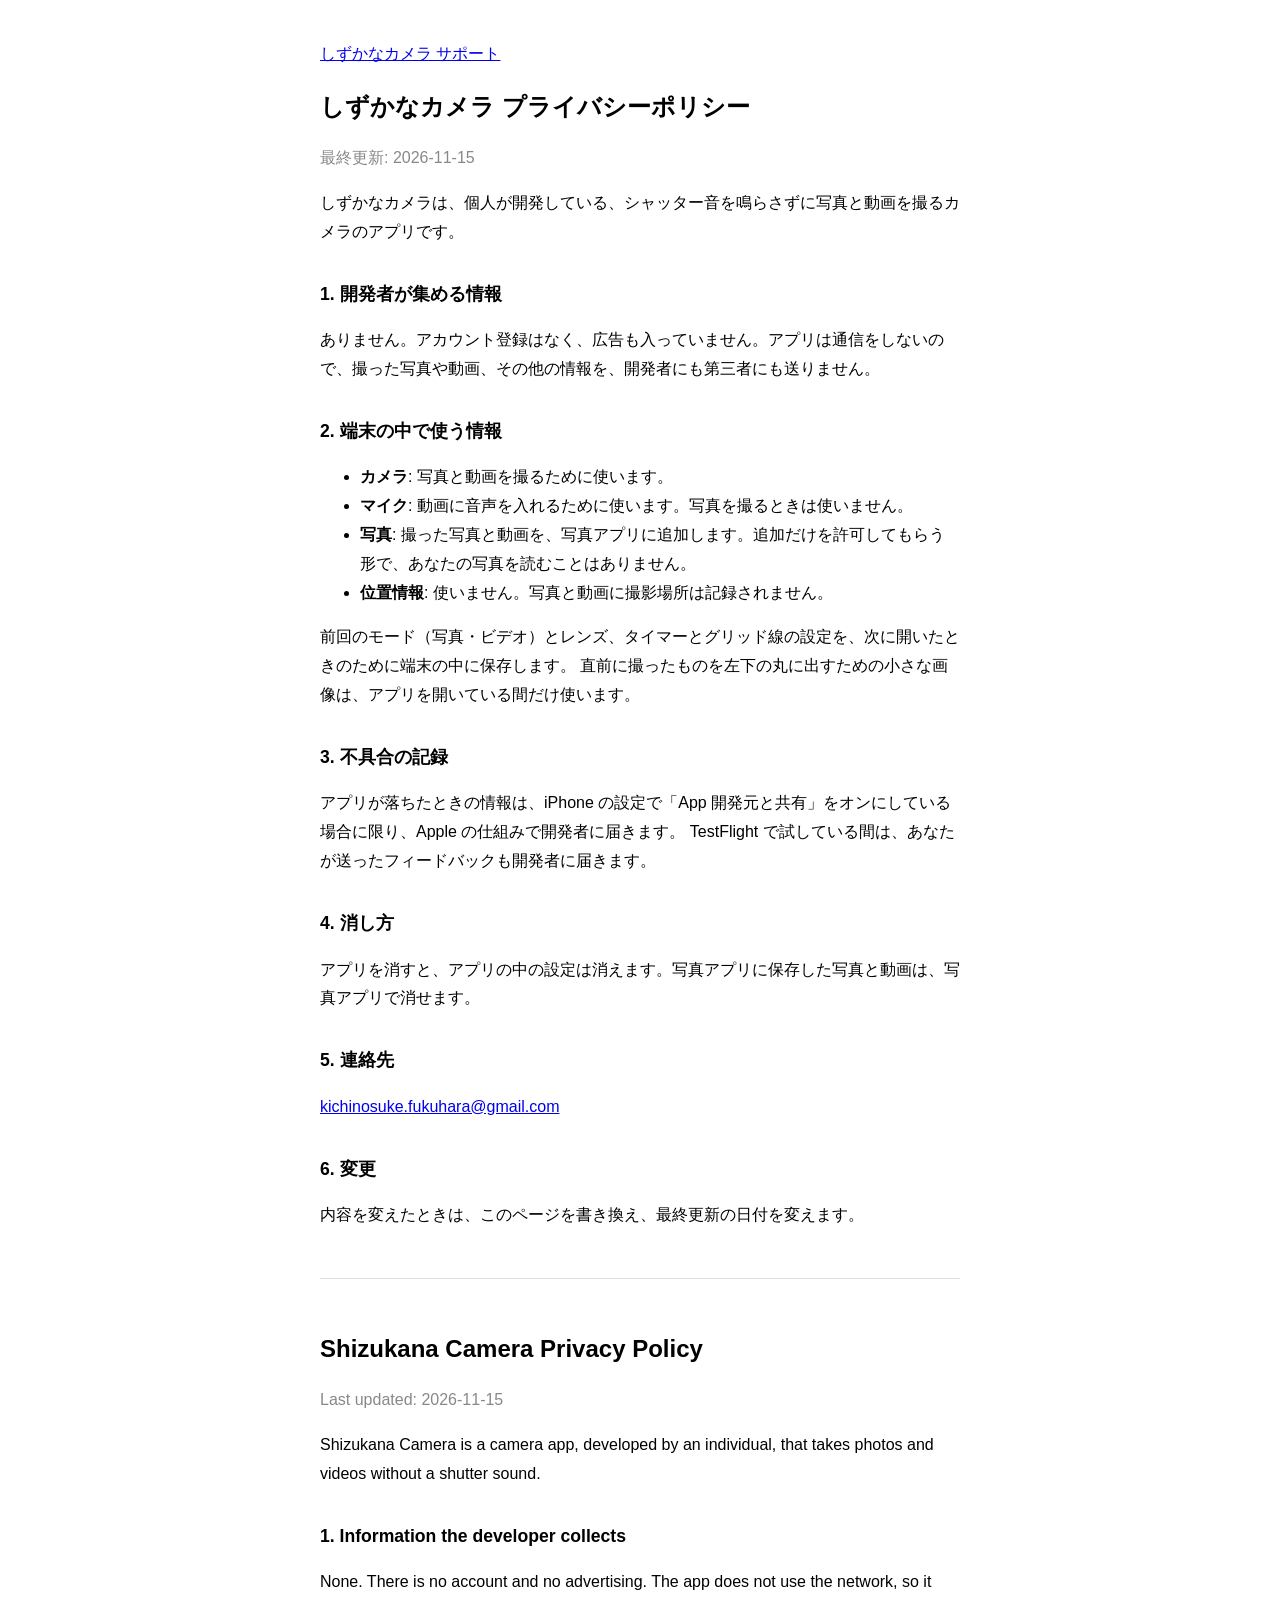
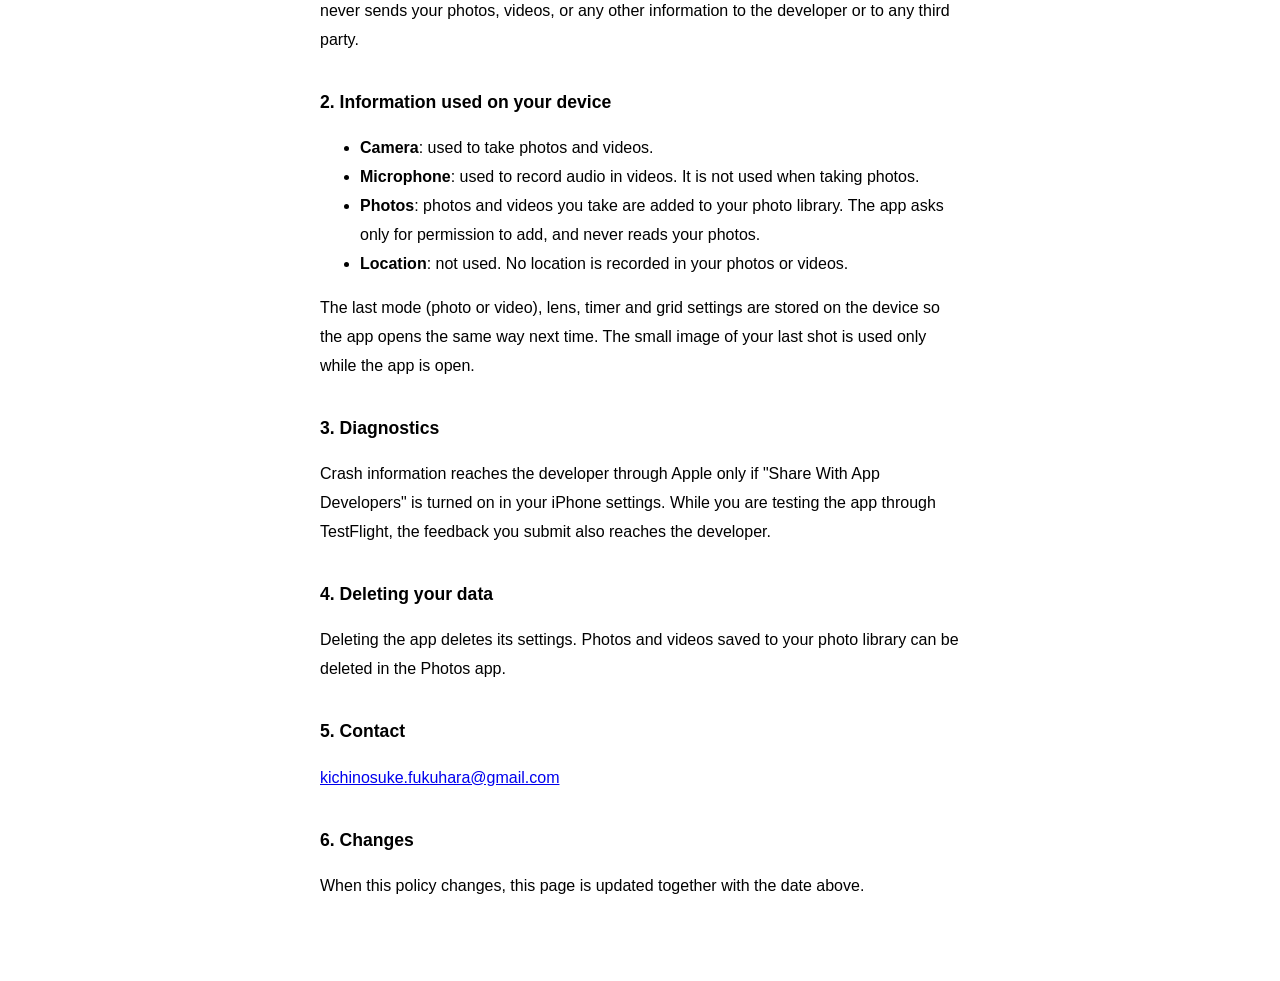
==== privacy.html @ 3e9de037 "App Store に出す準備: サポートとプライバシーポリシーのページ、ストアの文面 Co-Authored-By: Claude Opus 5.5 <noreply@anthropic.com>" ====
<!doctype html>
<html lang="ja">
<head>
<meta charset="utf-8">
<meta name="viewport" content="width=device-width, initial-scale=1">
<title>しずかなカメラ プライバシーポリシー</title>
<link rel="stylesheet" href="style.css">
</head>
<body>

<p><a href="./">しずかなカメラ サポート</a></p>

<h1>しずかなカメラ プライバシーポリシー</h1>
<p class="date">最終更新: 2026-11-15</p>
<p>しずかなカメラは、個人が開発している、シャッター音を鳴らさずに写真と動画を撮るカメラのアプリです。</p>

<h2>1. 開発者が集める情報</h2>
<p>ありません。アカウント登録はなく、広告も入っていません。アプリは通信をしないので、撮った写真や動画、その他の情報を、開発者にも第三者にも送りません。</p>

<h2>2. 端末の中で使う情報</h2>
<ul>
  <li><strong>カメラ</strong>: 写真と動画を撮るために使います。</li>
  <li><strong>マイク</strong>: 動画に音声を入れるために使います。写真を撮るときは使いません。</li>
  <li><strong>写真</strong>: 撮った写真と動画を、写真アプリに追加します。追加だけを許可してもらう形で、あなたの写真を読むことはありません。</li>
  <li><strong>位置情報</strong>: 使いません。写真と動画に撮影場所は記録されません。</li>
</ul>
<p>前回のモード（写真・ビデオ）とレンズ、タイマーとグリッド線の設定を、次に開いたときのために端末の中に保存します。
直前に撮ったものを左下の丸に出すための小さな画像は、アプリを開いている間だけ使います。</p>

<h2>3. 不具合の記録</h2>
<p>アプリが落ちたときの情報は、iPhone の設定で「App 開発元と共有」をオンにしている場合に限り、Apple の仕組みで開発者に届きます。
TestFlight で試している間は、あなたが送ったフィードバックも開発者に届きます。</p>

<h2>4. 消し方</h2>
<p>アプリを消すと、アプリの中の設定は消えます。写真アプリに保存した写真と動画は、写真アプリで消せます。</p>

<h2>5. 連絡先</h2>
<p><a href="mailto:kichinosuke.fukuhara@gmail.com">kichinosuke.fukuhara@gmail.com</a></p>

<h2>6. 変更</h2>
<p>内容を変えたときは、このページを書き換え、最終更新の日付を変えます。</p>

<hr>

<div lang="en">
<h1>Shizukana Camera Privacy Policy</h1>
<p class="date">Last updated: 2026-11-15</p>
<p>Shizukana Camera is a camera app, developed by an individual, that takes photos and videos without a shutter sound.</p>

<h2>1. Information the developer collects</h2>
<p>None. There is no account and no advertising. The app does not use the network, so it never sends your photos, videos, or any other information to the developer or to any third party.</p>

<h2>2. Information used on your device</h2>
<ul>
  <li><strong>Camera</strong>: used to take photos and videos.</li>
  <li><strong>Microphone</strong>: used to record audio in videos. It is not used when taking photos.</li>
  <li><strong>Photos</strong>: photos and videos you take are added to your photo library. The app asks only for permission to add, and never reads your photos.</li>
  <li><strong>Location</strong>: not used. No location is recorded in your photos or videos.</li>
</ul>
<p>The last mode (photo or video), lens, timer and grid settings are stored on the device so the app opens the same way next time.
The small image of your last shot is used only while the app is open.</p>

<h2>3. Diagnostics</h2>
<p>Crash information reaches the developer through Apple only if "Share With App Developers" is turned on in your iPhone settings.
While you are testing the app through TestFlight, the feedback you submit also reaches the developer.</p>

<h2>4. Deleting your data</h2>
<p>Deleting the app deletes its settings. Photos and videos saved to your photo library can be deleted in the Photos app.</p>

<h2>5. Contact</h2>
<p><a href="mailto:kichinosuke.fukuhara@gmail.com">kichinosuke.fukuhara@gmail.com</a></p>

<h2>6. Changes</h2>
<p>When this policy changes, this page is updated together with the date above.</p>
</div>

</body>
</html>
---- style.css ----
:root { color-scheme: light dark; --moon: #c99a3e; }
@media (prefers-color-scheme: dark) { :root { --moon: #F4D79B; } }
body { font-family: -apple-system, BlinkMacSystemFont, "Hiragino Sans", "Noto Sans JP", sans-serif;
       line-height: 1.8; max-width: 40rem; margin: 0 auto; padding: 1.5rem 1rem 4rem; }
h1 { font-size: 1.5rem; }
h2 { font-size: 1.1rem; margin-top: 2rem; }
hr { margin: 3rem 0; border: 0; border-top: 1px solid #8884; }
dt { font-weight: 700; margin-top: 1rem; }
dd { margin: 0.2rem 0 0; }
.date, .note { color: #888; }
.button { display: inline-block; padding: 0.5rem 1.2rem; border-radius: 999px; border: 2px solid var(--moon);
          color: inherit; text-decoration: none; font-weight: 700; }
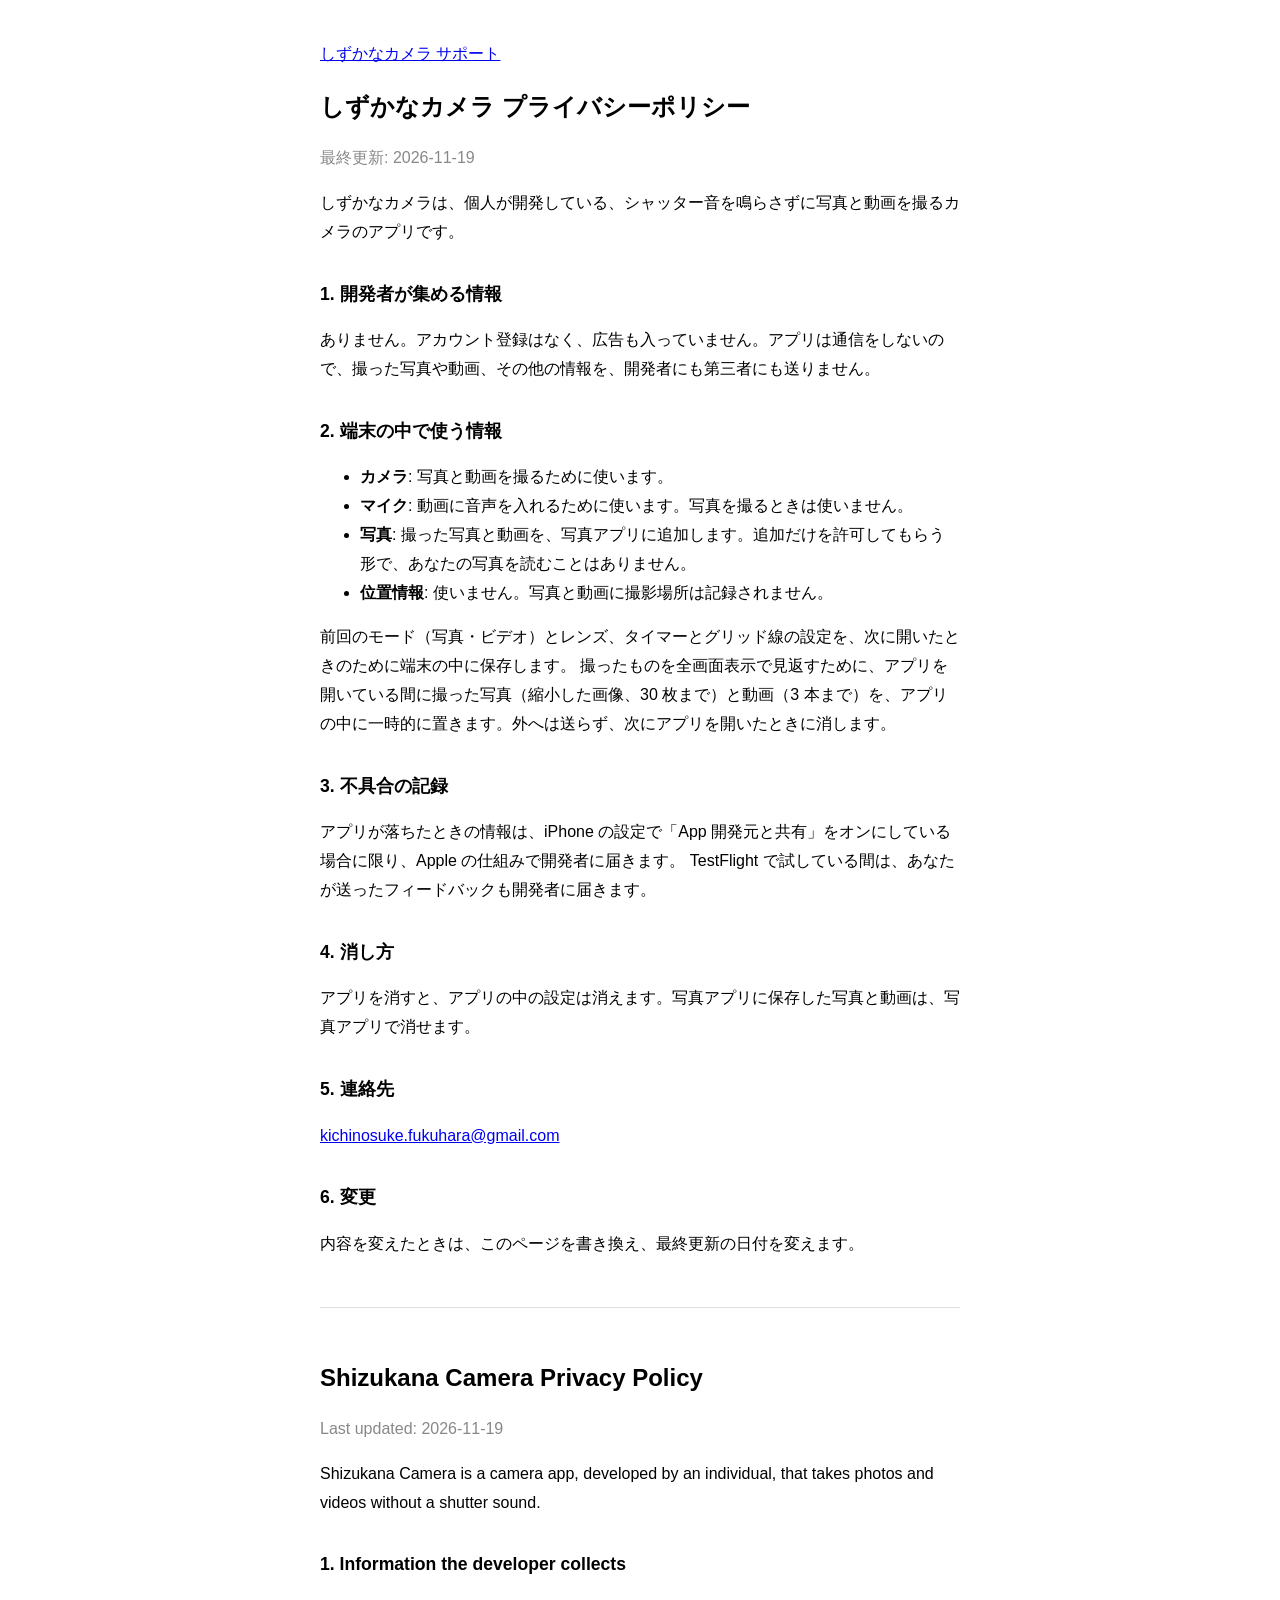
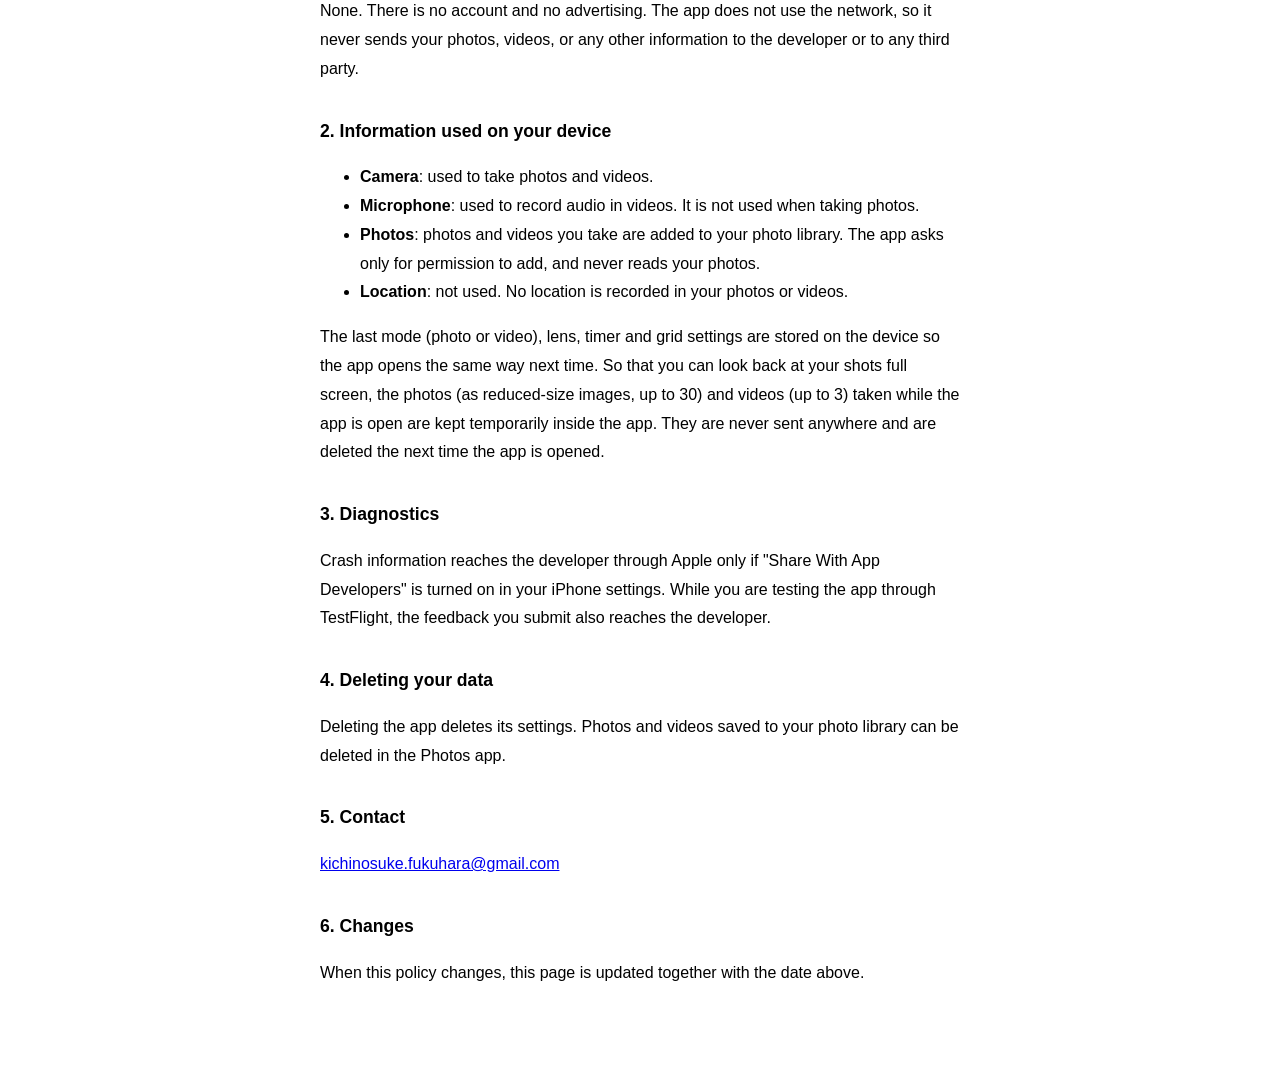
==== commit 9b49e289: "プライバシーポリシー: 見返すために撮った分をアプリの中に一時的に置くことを書く（1.1 の F6） Co-Authored-By: Claude Opus 5.5 <noreply@anthropi" ====
--- a/privacy.html
+++ b/privacy.html
@@ -11,7 +11,7 @@
 <p><a href="./">しずかなカメラ サポート</a></p>
 
 <h1>しずかなカメラ プライバシーポリシー</h1>
-<p class="date">最終更新: 2026-11-15</p>
+<p class="date">最終更新: 2026-11-19</p>
 <p>しずかなカメラは、個人が開発している、シャッター音を鳴らさずに写真と動画を撮るカメラのアプリです。</p>
 
 <h2>1. 開発者が集める情報</h2>
@@ -25,7 +25,7 @@
   <li><strong>位置情報</strong>: 使いません。写真と動画に撮影場所は記録されません。</li>
 </ul>
 <p>前回のモード（写真・ビデオ）とレンズ、タイマーとグリッド線の設定を、次に開いたときのために端末の中に保存します。
-直前に撮ったものを左下の丸に出すための小さな画像は、アプリを開いている間だけ使います。</p>
+撮ったものを全画面表示で見返すために、アプリを開いている間に撮った写真（縮小した画像、30 枚まで）と動画（3 本まで）を、アプリの中に一時的に置きます。外へは送らず、次にアプリを開いたときに消します。</p>
 
 <h2>3. 不具合の記録</h2>
 <p>アプリが落ちたときの情報は、iPhone の設定で「App 開発元と共有」をオンにしている場合に限り、Apple の仕組みで開発者に届きます。
@@ -44,7 +44,7 @@
 
 <div lang="en">
 <h1>Shizukana Camera Privacy Policy</h1>
-<p class="date">Last updated: 2026-11-15</p>
+<p class="date">Last updated: 2026-11-19</p>
 <p>Shizukana Camera is a camera app, developed by an individual, that takes photos and videos without a shutter sound.</p>
 
 <h2>1. Information the developer collects</h2>
@@ -58,7 +58,7 @@
   <li><strong>Location</strong>: not used. No location is recorded in your photos or videos.</li>
 </ul>
 <p>The last mode (photo or video), lens, timer and grid settings are stored on the device so the app opens the same way next time.
-The small image of your last shot is used only while the app is open.</p>
+So that you can look back at your shots full screen, the photos (as reduced-size images, up to 30) and videos (up to 3) taken while the app is open are kept temporarily inside the app. They are never sent anywhere and are deleted the next time the app is opened.</p>
 
 <h2>3. Diagnostics</h2>
 <p>Crash information reaches the developer through Apple only if "Share With App Developers" is turned on in your iPhone settings.
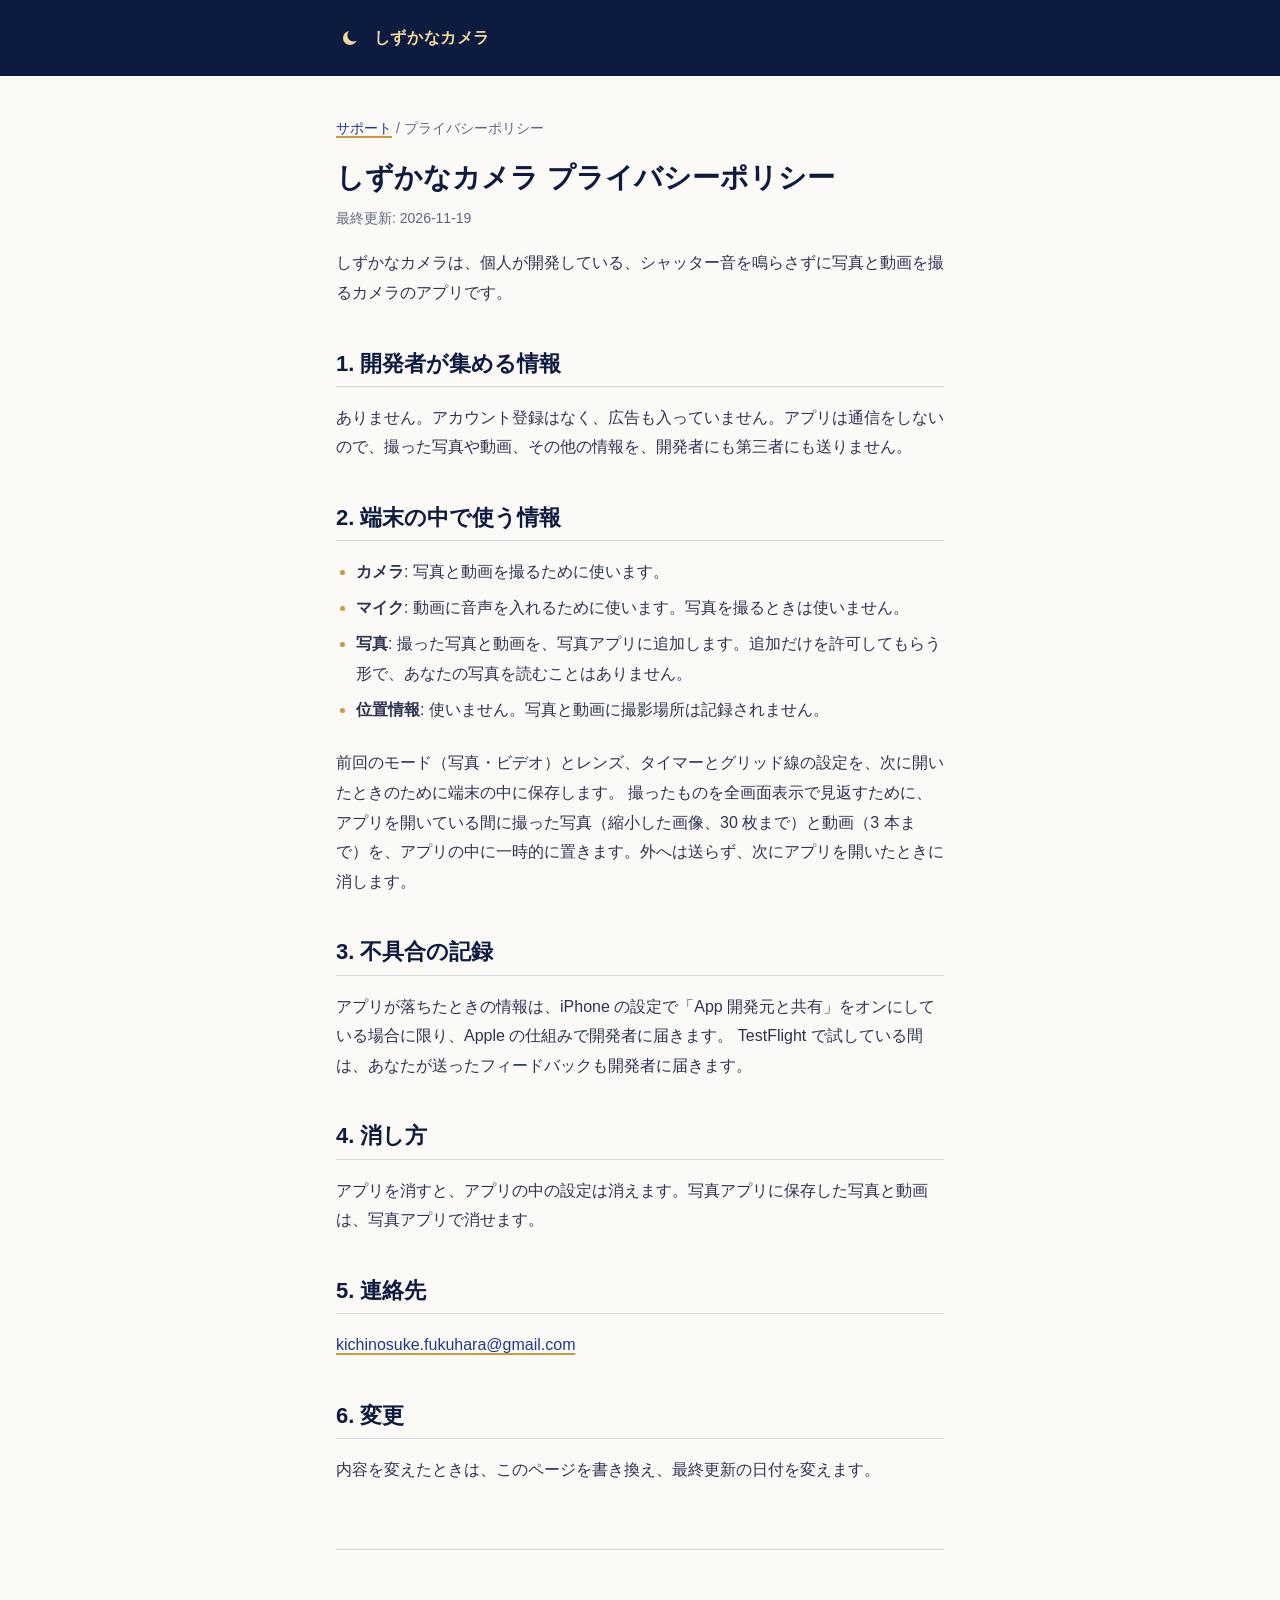
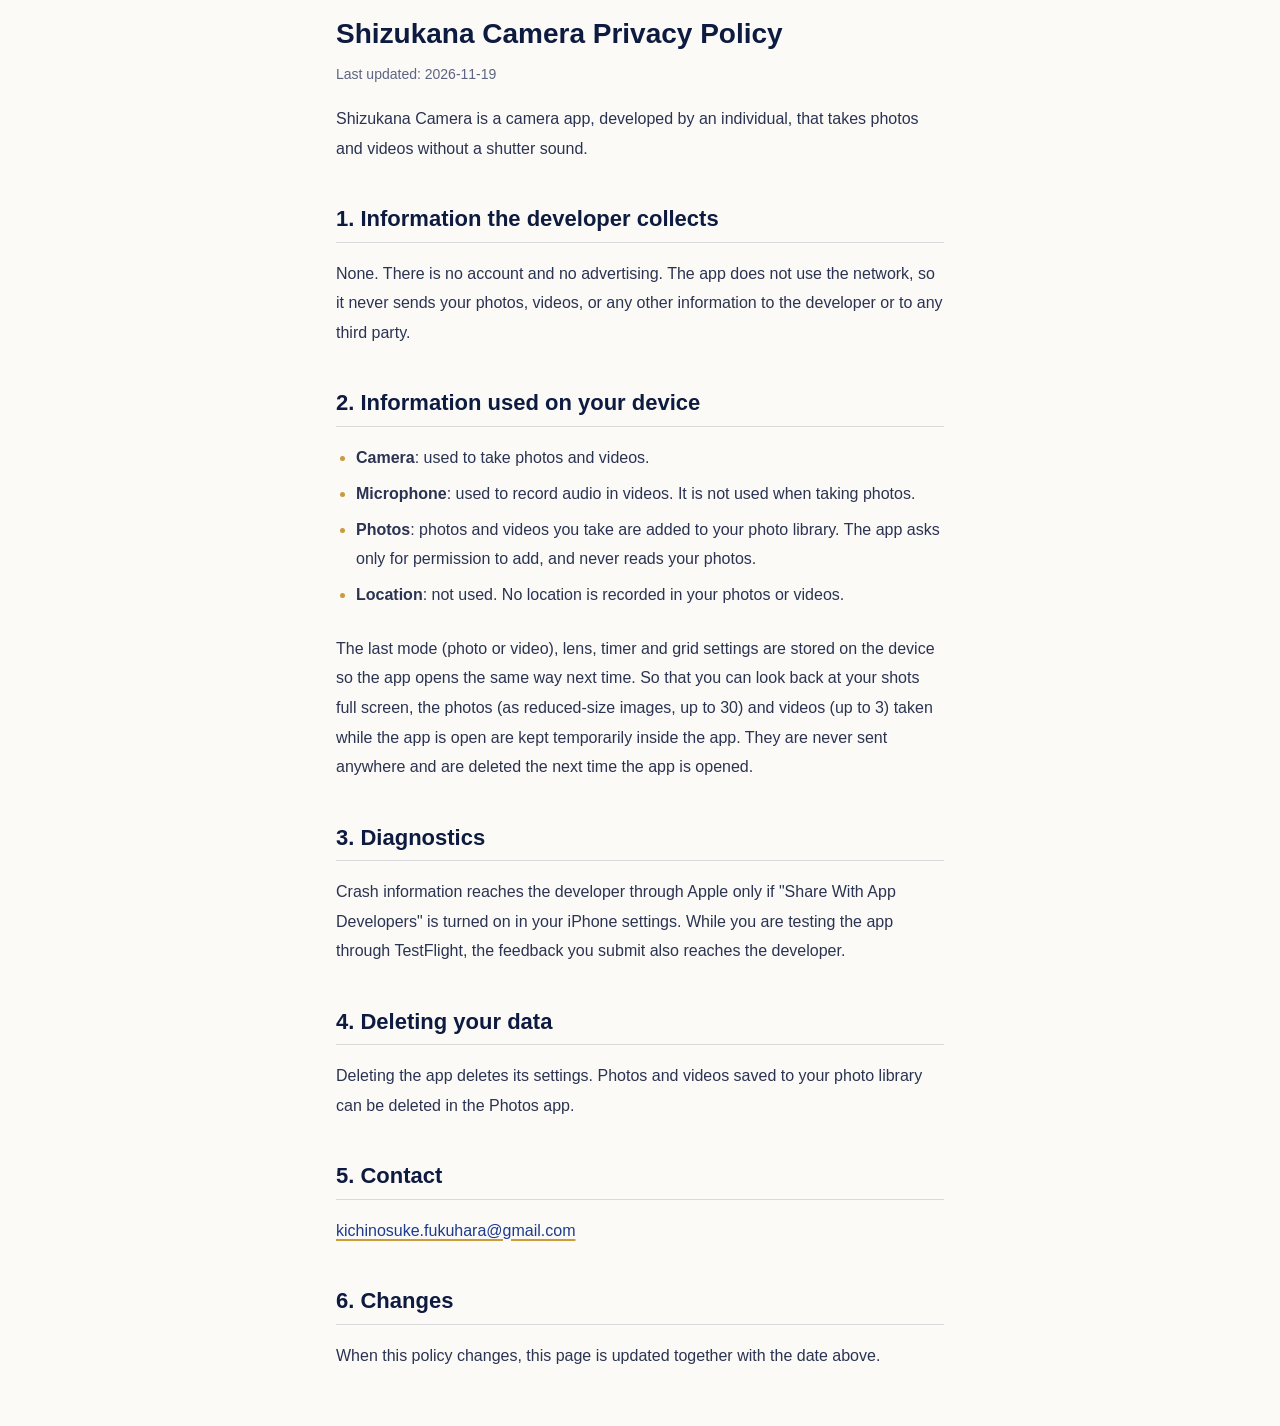
==== commit cbe2d5b0: "サポートページの配色をアプリの紺と月色に合わせ、上に帯を付ける 文字が黒一色で見づらかったため。明るい表示と暗い表示の両方を整え、 タブの印（moon.svg）、本文へのリンク、シャッター音のページの" ====
--- a/privacy.html
+++ b/privacy.html
@@ -4,11 +4,21 @@
 <meta charset="utf-8">
 <meta name="viewport" content="width=device-width, initial-scale=1">
 <title>しずかなカメラ プライバシーポリシー</title>
+<meta name="theme-color" content="#0e1b40">
+<link rel="icon" href="moon.svg" type="image/svg+xml">
 <link rel="stylesheet" href="style.css">
 </head>
 <body>
+<a class="skip" href="#main">本文へ</a>
 
-<p><a href="./">しずかなカメラ サポート</a></p>
+<header class="site">
+  <div class="site-inner">
+    <a href="./"><img src="moon.svg" alt="" width="28" height="28">しずかなカメラ</a>
+  </div>
+</header>
+
+<main id="main">
+<p class="crumb"><a href="./">サポート</a> / プライバシーポリシー</p>
 
 <h1>しずかなカメラ プライバシーポリシー</h1>
 <p class="date">最終更新: 2026-11-19</p>
@@ -74,5 +84,6 @@
 <p>When this policy changes, this page is updated together with the date above.</p>
 </div>
 
+</main>
 </body>
 </html>
--- a/style.css
+++ b/style.css
@@ -1,12 +1,148 @@
-:root { color-scheme: light dark; --moon: #c99a3e; }
-@media (prefers-color-scheme: dark) { :root { --moon: #F4D79B; } }
-body { font-family: -apple-system, BlinkMacSystemFont, "Hiragino Sans", "Noto Sans JP", sans-serif;
-       line-height: 1.8; max-width: 40rem; margin: 0 auto; padding: 1.5rem 1rem 4rem; }
-h1 { font-size: 1.5rem; }
-h2 { font-size: 1.1rem; margin-top: 2rem; }
-hr { margin: 3rem 0; border: 0; border-top: 1px solid #8884; }
-dt { font-weight: 700; margin-top: 1rem; }
-dd { margin: 0.2rem 0 0; }
-.date, .note { color: #888; }
-.button { display: inline-block; padding: 0.5rem 1.2rem; border-radius: 999px; border: 2px solid var(--moon);
-          color: inherit; text-decoration: none; font-weight: 700; }
+/* しずかなカメラ サポート
+   色はアプリのアイコンとストアのスクリーンショットに合わせる（夜空の紺、月の色）。
+   scripts/store_caption.py の NAVY (14,27,64) と CREAM (244,215,155)。 */
+:root {
+  color-scheme: light dark;
+  --navy: #0e1b40;
+  --cream: #f4d79b;
+
+  --bg: #fbfaf6;
+  --text: #2b3352;
+  --heading: var(--navy);
+  --muted: #5d6582;
+  --link: #1d3a8f;
+  --rule: #0e1b4026;
+  --accent: #c99a3e;           /* 線と飾りだけに使う。文字には使わない（白地で読みにくい） */
+  --band-bg: var(--navy);
+  --band-text: var(--cream);
+  --callout-bg: #0e1b400a;
+  --focus: #1d3a8f;
+
+  --step--1: 0.875rem;
+  --step-0: 1rem;
+  --step-1: 1.125rem;
+  --step-2: 1.375rem;
+  --step-3: 1.75rem;
+  --space-1: 0.5rem;
+  --space-2: 1rem;
+  --space-3: 1.5rem;
+  --space-4: 2.5rem;
+  --space-5: 4rem;
+}
+@media (prefers-color-scheme: dark) {
+  :root {
+    --bg: #0b1531;
+    --text: #dfe3ef;
+    --heading: var(--cream);
+    --muted: #a3abc4;
+    --link: var(--cream);
+    --rule: #f4d79b33;
+    --accent: var(--cream);
+    --band-bg: #0e1b40;
+    --callout-bg: #f4d79b0f;
+    --focus: var(--cream);
+  }
+}
+
+* { box-sizing: border-box; }
+html { -webkit-text-size-adjust: 100%; overflow-x: clip; }
+body {
+  margin: 0;
+  background: var(--bg);
+  color: var(--text);
+  font-family: -apple-system, BlinkMacSystemFont, "Hiragino Sans", "Noto Sans JP", sans-serif;
+  font-size: var(--step-0);
+  line-height: 1.85;
+  overflow-x: clip;
+}
+
+/* 上の帯: アプリ名。どのページでも同じ場所に出す */
+.site {
+  background: var(--band-bg);
+  color: var(--band-text);
+}
+.site-inner {
+  max-width: 40rem;
+  margin: 0 auto;
+  padding: var(--space-2);
+  display: flex;
+  align-items: center;
+  gap: 0.6rem;
+}
+.site a {
+  color: var(--band-text);
+  text-decoration: none;
+  font-weight: 700;
+  letter-spacing: 0.04em;
+  display: inline-flex;
+  align-items: center;
+  gap: 0.6rem;
+  min-height: 44px;
+}
+.site img { display: block; }
+
+main, .footer-inner {
+  max-width: 40rem;
+  margin: 0 auto;
+  padding: 0 var(--space-2);
+}
+main { padding-top: var(--space-4); padding-bottom: var(--space-4); }
+
+h1, h2 { color: var(--heading); line-height: 1.45; text-wrap: balance; }
+h1 { font-size: var(--step-3); margin: 0 0 var(--space-1); }
+h2 {
+  font-size: var(--step-2);
+  margin: var(--space-4) 0 var(--space-2);
+  padding-bottom: 0.4rem;
+  border-bottom: 1px solid var(--rule);
+}
+p, li, dd { text-wrap: pretty; }
+p { margin: 0 0 var(--space-2); }
+ul { padding-left: 1.25rem; margin: 0 0 var(--space-3); }
+li { margin-bottom: 0.4rem; }
+li::marker { color: var(--accent); }
+
+a { color: var(--link); text-decoration-color: var(--accent); text-decoration-thickness: 2px; text-underline-offset: 0.2em; }
+a:active { opacity: 0.7; }
+a:focus-visible, .button:focus-visible { outline: 3px solid var(--focus); outline-offset: 3px; border-radius: 4px; }
+
+.lead { font-size: var(--step-1); }
+.date, .note { color: var(--muted); font-size: var(--step--1); }
+.crumb { color: var(--muted); font-size: var(--step--1); margin-bottom: var(--space-2); }
+
+hr { margin: var(--space-5) 0; border: 0; border-top: 1px solid var(--rule); }
+
+dl { margin: 0; }
+dt { color: var(--heading); font-weight: 700; margin-top: var(--space-3); }
+dd { margin: 0.3rem 0 0; }
+
+/* アプリの紹介: 地の色を少し変えて、ここだけまとまって見えるようにする */
+.callout {
+  background: var(--callout-bg);
+  border-radius: 12px;
+  padding: var(--space-3) var(--space-3) var(--space-2);
+  margin: var(--space-3) 0;
+}
+.callout ul { margin-bottom: var(--space-2); }
+
+.store { margin: var(--space-2) 0; }
+.store a { display: inline-block; }
+.store img { display: block; }
+
+.button {
+  display: inline-flex; align-items: center; min-height: 44px;
+  padding: var(--space-1) var(--space-3); border-radius: 999px; border: 2px solid var(--accent);
+  color: var(--heading); text-decoration: none; font-weight: 700;
+}
+
+.skip {
+  position: absolute; left: var(--space-2); top: -4rem;
+  background: var(--cream); color: var(--navy); padding: var(--space-1) var(--space-2);
+  border-radius: 8px; font-weight: 700; z-index: 10;
+}
+.skip:focus { top: var(--space-1); }
+
+footer { border-top: 1px solid var(--rule); color: var(--muted); font-size: var(--step--1); }
+.footer-inner { padding-top: var(--space-3); padding-bottom: var(--space-4); }
+footer a { color: var(--muted); white-space: nowrap; }
+.site a:focus-visible { outline-color: var(--cream); }
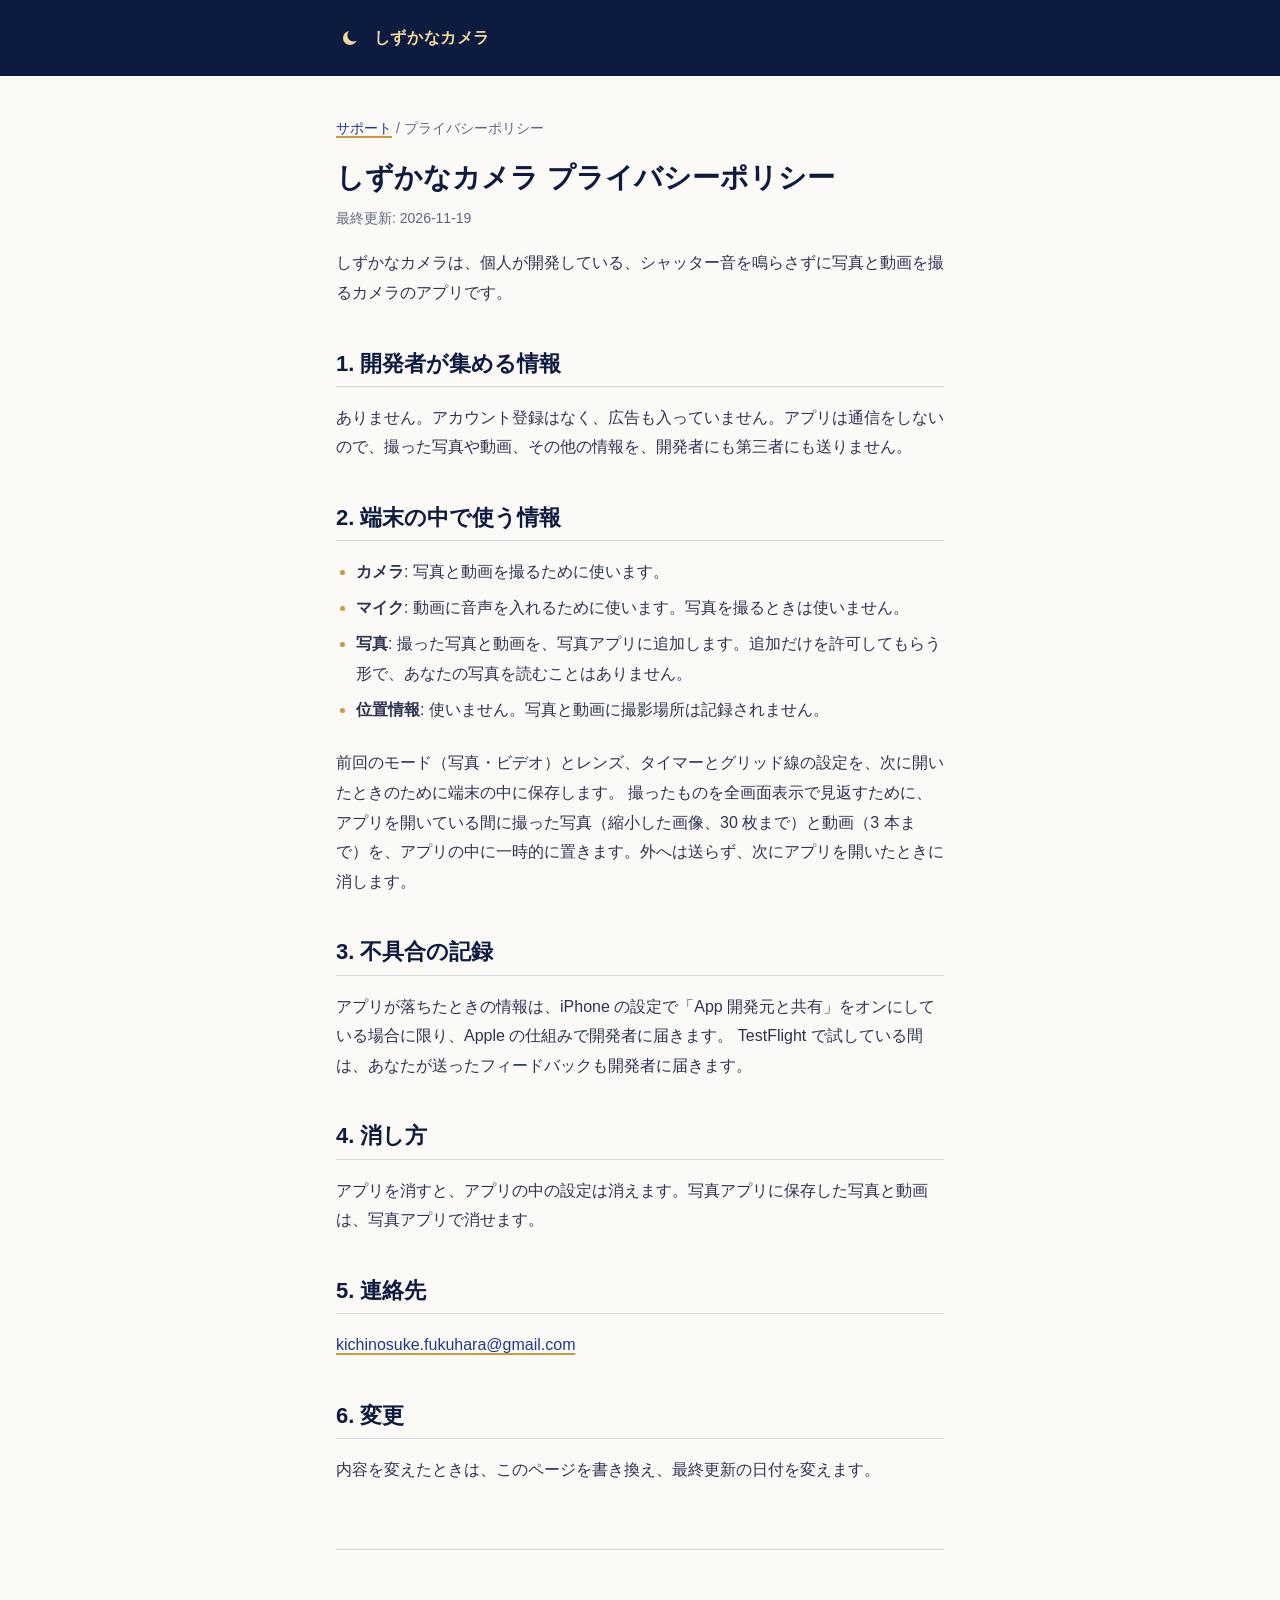
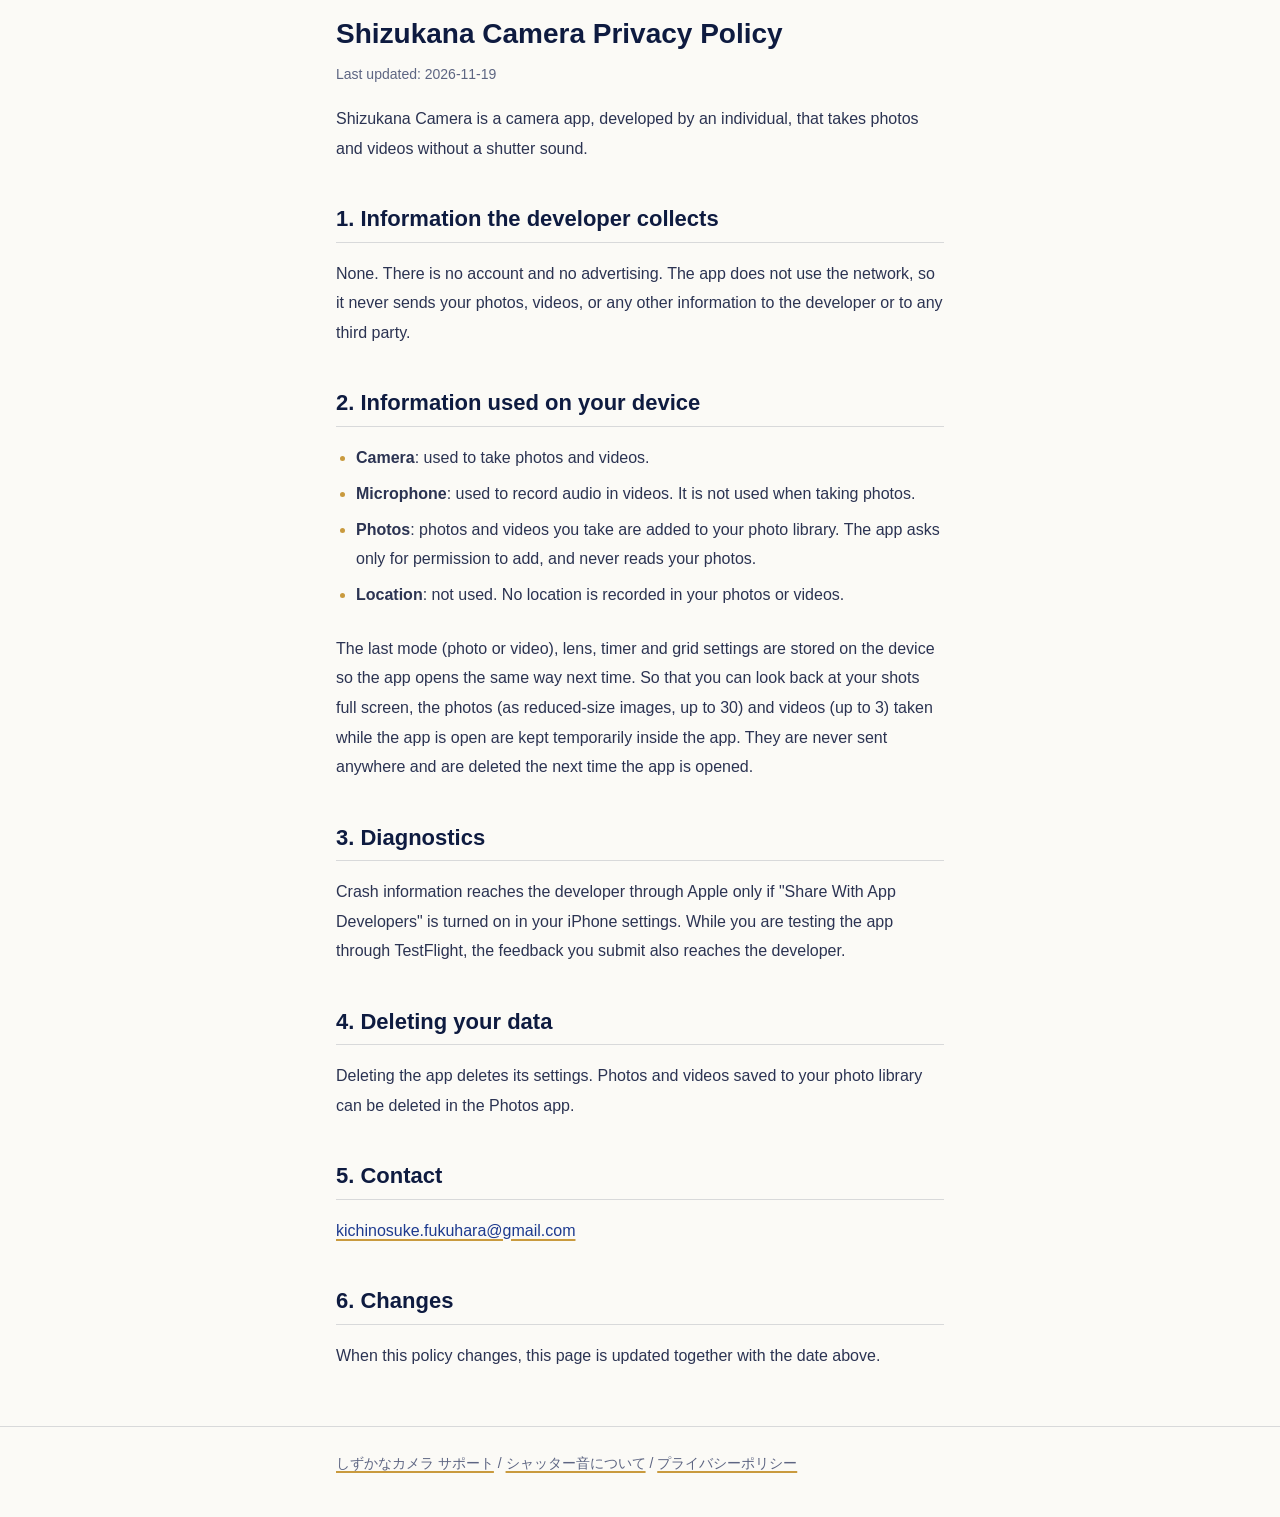
==== commit 9eea7f87: "サポートのページのフッターと canonical をそろえる 英語の段の注意書きが「Feedback and support」の下に入っていたので前に出す。 直したページの sitemap.xml の" ====
--- a/privacy.html
+++ b/privacy.html
@@ -4,7 +4,9 @@
 <meta charset="utf-8">
 <meta name="viewport" content="width=device-width, initial-scale=1">
 <title>しずかなカメラ プライバシーポリシー</title>
+<meta name="description" content="しずかなカメラのプライバシーポリシーです。情報を集めず、通信もしません。">
 <meta name="theme-color" content="#0e1b40">
+<link rel="canonical" href="https://kichinosukey.github.io/silentcamera-support/privacy.html">
 <link rel="icon" href="moon.svg" type="image/svg+xml">
 <link rel="stylesheet" href="style.css">
 </head>
@@ -85,5 +87,12 @@
 </div>
 
 </main>
+
+<footer>
+  <div class="footer-inner">
+    <a href="./">しずかなカメラ サポート</a> / <a href="shutter-sound.html">シャッター音について</a> / <a href="privacy.html">プライバシーポリシー</a>
+  </div>
+</footer>
+
 </body>
 </html>
